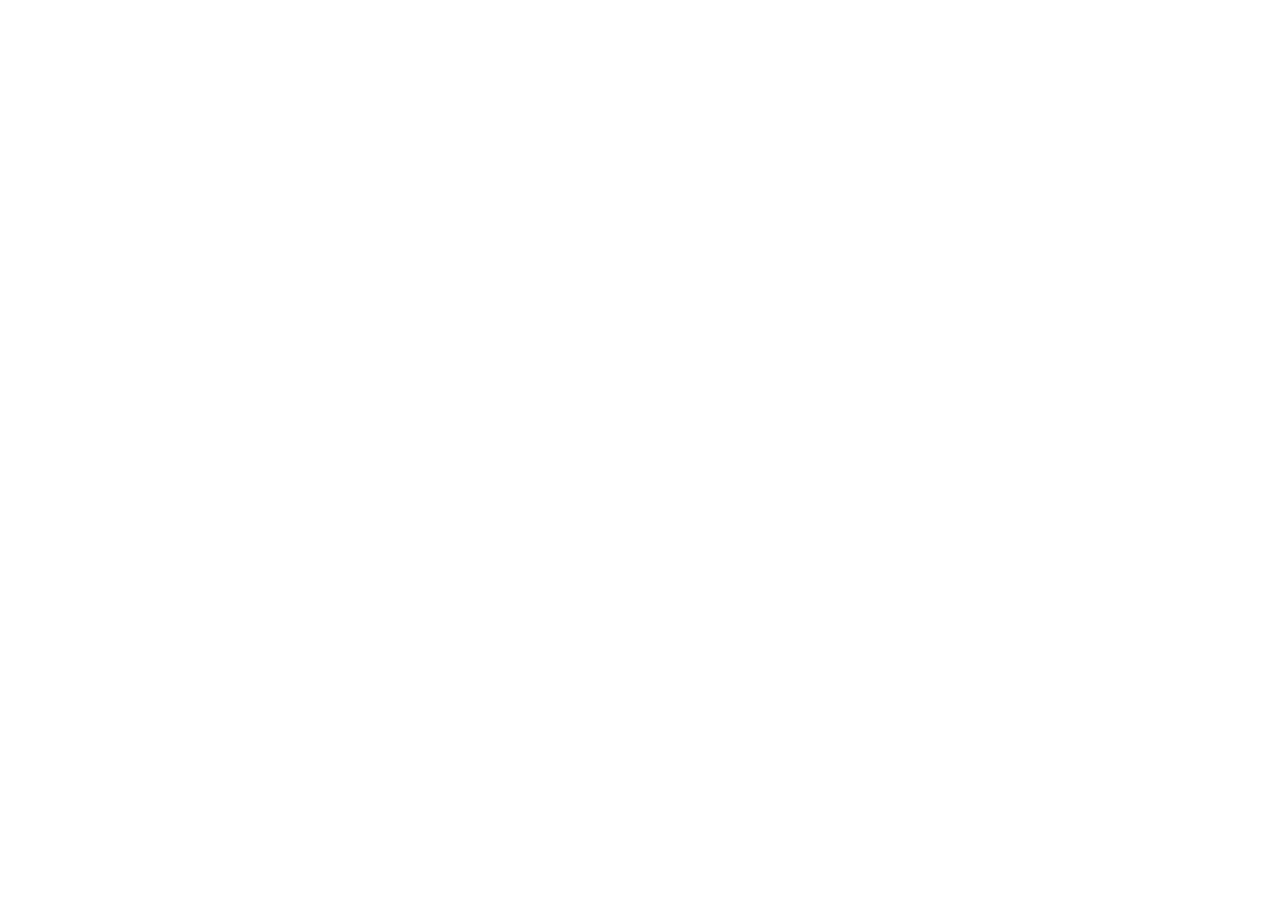
==== house-of-technology.html @ 00e9d366 "created a page for house of technology project" ====
<!DOCTYPE html>
<html lang="en">
<head>
  <meta charset="UTF-8" />
  <meta name="viewport" content="width=device-width, initial-scale=1.0" />
  <title>House of Technology. — Catherine Gaeun Choi</title>
  <link rel="icon" type="image/png" href="memoji3.png">
  <link rel="apple-touch-icon" href="memoji3.png">
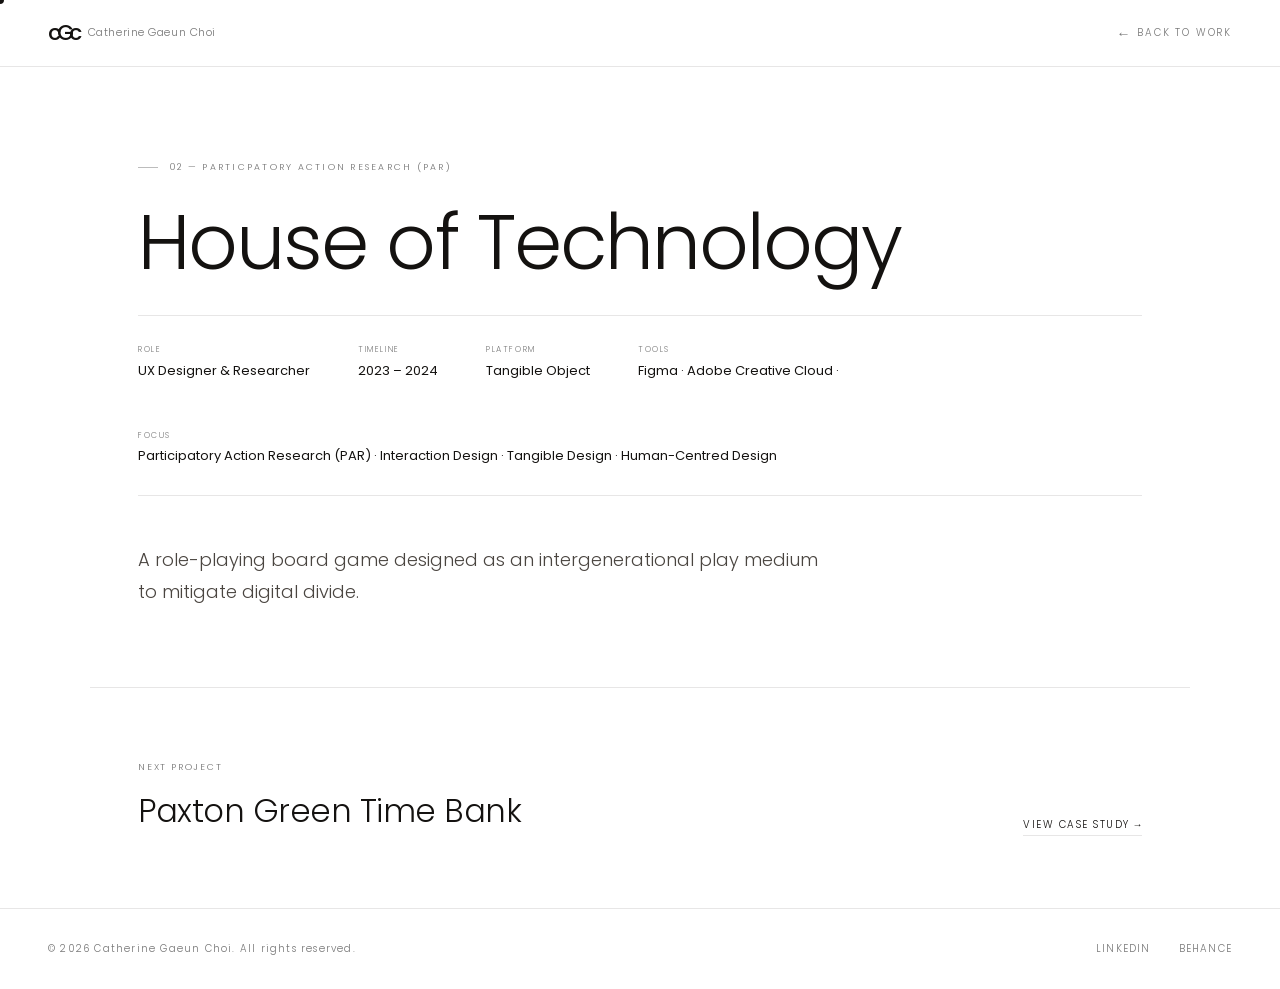
==== commit 84d0d0f4: "changes in house of technology page and main page" ====
--- a/house-of-technology.html
+++ b/house-of-technology.html
@@ -5,4 +5,315 @@
   <meta name="viewport" content="width=device-width, initial-scale=1.0" />
   <title>House of Technology. — Catherine Gaeun Choi</title>
   <link rel="icon" type="image/png" href="memoji3.png">
-  <link rel="apple-touch-icon" href="memoji3.png">+  <link rel="apple-touch-icon" href="memoji3.png">
+
+  <link rel="preconnect" href="https://fonts.googleapis.com" />
+  <link rel="preconnect" href="https://fonts.gstatic.com" crossorigin />
+  <link href="https://fonts.googleapis.com/css2?family=Poppins:wght@300;400;700&display=swap" rel="stylesheet">
+
+  <style>
+    *, *::before, *::after { box-sizing: border-box; margin: 0; padding: 0; }
+
+    :root {
+      --cream: #ffffff;
+      --ink: #141210;
+      --warm-mid: #787878;
+      --accent: #bcbcbc;
+      --border: rgba(20,18,16,0.1);
+      --font-display: 'Poppins', Helvetica, sans-serif;
+      --font-body: 'Poppins', sans-serif;
+      --font-mono: 'Poppins', monospace;
+    }
+
+    html { scroll-behavior: smooth; }
+
+    body {
+      background: var(--cream);
+      color: var(--ink);
+      font-family: var(--font-body);
+      font-weight: 300;
+      font-size: 15px;
+      line-height: 1.6;
+      overflow-x: hidden;
+      cursor: none;
+    }
+
+    /* ---- CURSOR ---- */
+    .cursor {
+      position: fixed;
+      width: 8px; height: 8px;
+      background: var(--ink);
+      border-radius: 50%;
+      pointer-events: none;
+      z-index: 9999;
+      transform: translate(-50%, -50%);
+      transition: transform 0.1s ease, width 0.3s ease, height 0.3s ease, background 0.3s ease;
+      mix-blend-mode: multiply;
+    }
+    .cursor.hover {
+      width: 40px; height: 40px;
+      background: var(--accent);
+      opacity: 0.6;
+    }
+
+    /* ---- NAV ---- */
+    nav {
+      position: fixed; top: 0; left: 0; right: 0;
+      z-index: 200;
+      display: flex; align-items: center; justify-content: space-between;
+      padding: 22px 48px;
+      background: white;
+      border-bottom: 1px solid var(--border);
+      transition: padding 0.3s ease;
+    }
+    .nav-logo {
+      display: flex; align-items: center; gap: 10px;
+      text-decoration: none; color: var(--ink);
+    }
+    .nav-logo .logo-mark {
+      font-family: var(--font-display);
+      font-size: 22px; font-weight: 500;
+      letter-spacing: -0.2em; line-height: 1;
+    }
+    .nav-logo .logo-name {
+      font-size: 11px; font-weight: 300;
+      letter-spacing: 0.05em; color: var(--warm-mid);
+    }
+    .nav-back {
+      font-family: var(--font-mono);
+      font-size: 10px; letter-spacing: 0.18em;
+      text-transform: uppercase;
+      color: var(--warm-mid);
+      text-decoration: none;
+      display: flex; align-items: center; gap: 8px;
+      transition: color 0.3s ease, gap 0.3s ease;
+    }
+    .nav-back:hover { color: var(--ink); gap: 12px; }
+    .nav-back .arrow { font-size: 14px; }
+
+    /* ---- CASE STUDY HERO ---- */
+    .cs-hero {
+      padding: 160px 48px 80px;
+      border-bottom: 1px solid var(--border);
+      max-width: 1100px;
+      margin: 0 auto;
+    }
+
+    .cs-label {
+      font-family: var(--font-mono);
+      font-size: 9px; letter-spacing: 0.25em;
+      text-transform: uppercase; color: var(--warm-mid);
+      display: flex; align-items: center; gap: 12px;
+      margin-bottom: 28px;
+      opacity: 0; animation: fadeUp 0.7s ease 0.1s forwards;
+    }
+    .cs-label::before {
+      content: ''; display: inline-block;
+      width: 20px; height: 1px; background: var(--accent);
+    }
+
+    .cs-title {
+      font-family: var(--font-display);
+      font-size: clamp(42px, 6vw, 78px);
+      font-weight: 300; line-height: 1.05;
+      letter-spacing: -0.025em;
+      margin-bottom: 32px;
+      opacity: 0; animation: fadeUp 0.8s ease 0.2s forwards;
+    }
+
+    .cs-meta {
+      display: flex; gap: 48px; flex-wrap: wrap;
+      padding: 28px 0;
+      border-top: 1px solid var(--border);
+      border-bottom: 1px solid var(--border);
+      margin-bottom: 48px;
+      opacity: 0; animation: fadeUp 0.8s ease 0.35s forwards;
+    }
+    .cs-meta-item { display: flex; flex-direction: column; gap: 4px; }
+    .cs-meta-label {
+      font-family: var(--font-mono);
+      font-size: 8px; letter-spacing: 0.2em;
+      text-transform: uppercase; color: var(--warm-mid);
+    }
+    .cs-meta-value { font-size: 13px; font-weight: 400; }
+
+    .cs-summary {
+      font-size: 18px; font-weight: 300;
+      line-height: 1.75; color: #4a4540;
+      max-width: 680px;
+      opacity: 0; animation: fadeUp 0.8s ease 0.45s forwards;
+    }
+
+    /* ---- NEXT PROJECT ---- */
+    .cs-next {
+      max-width: 1100px; margin: 0 auto;
+      padding: 72px 48px;
+      display: flex; justify-content: space-between;
+      align-items: center;
+    }
+    .cs-next-label {
+      font-family: var(--font-mono);
+      font-size: 9px; letter-spacing: 0.2em;
+      text-transform: uppercase; color: var(--warm-mid);
+      margin-bottom: 10px;
+    }
+    .cs-next-title {
+      font-family: var(--font-display);
+      font-size: clamp(22px, 2.5vw, 32px);
+      font-weight: 300; letter-spacing: -0.015em;
+    }
+    .cs-next-link {
+      font-family: var(--font-mono);
+      font-size: 10px; letter-spacing: 0.15em;
+      text-transform: uppercase; color: var(--ink);
+      text-decoration: none;
+      display: flex; align-items: center; gap: 10px;
+      border-bottom: 1px solid var(--border);
+      padding-bottom: 2px;
+      transition: gap 0.3s ease, border-color 0.3s ease;
+      white-space: nowrap; align-self: flex-end;
+    }
+    .cs-next-link:hover { gap: 16px; border-color: var(--accent); }
+
+    /* ---- FOOTER ---- */
+    footer {
+      padding: 32px 48px;
+      border-top: 1px solid var(--border);
+      display: flex; justify-content: space-between; align-items: center;
+    }
+    .footer-copy {
+      font-family: var(--font-mono);
+      font-size: 10px; letter-spacing: 0.12em; color: var(--warm-mid);
+    }
+    .footer-socials { display: flex; gap: 28px; }
+    .footer-socials a {
+      font-family: var(--font-mono);
+      font-size: 10px; letter-spacing: 0.12em;
+      text-transform: uppercase; color: var(--warm-mid);
+      text-decoration: none; transition: color 0.3s ease;
+    }
+    .footer-socials a:hover { color: var(--ink); }
+
+    /* ---- ANIMATIONS ---- */
+    @keyframes fadeUp {
+      from { opacity: 0; transform: translateY(20px); }
+      to   { opacity: 1; transform: translateY(0); }
+    }
+
+    /* ---- TABLET ---- */
+    @media (max-width: 900px) {
+      nav { padding: 18px 28px; }
+      .cs-hero { padding: 130px 28px 60px; }
+      .cs-next { flex-direction: column; align-items: flex-start; gap: 24px; padding: 52px 28px; }
+      footer { padding: 28px; flex-direction: column; gap: 16px; text-align: center; }
+      .cs-confidential { padding: 72px 28px; }
+    }
+
+    /* ---- MOBILE ---- */
+    @media (max-width: 600px) {
+      body { cursor: auto; }
+      .cursor { display: none; }
+      nav { padding: 16px 20px; }
+      .nav-logo .logo-name { display: none; }
+      .cs-hero { padding: 110px 20px 48px; }
+      .cs-meta { gap: 24px; }
+      .cs-summary { font-size: 16px; }
+      .cs-confidential { padding: 60px 20px; min-height: 300px; }
+      .cs-next { padding: 40px 20px; }
+      footer { padding: 24px 20px; }
+    }
+  </style>
+</head>
+<body>
+
+  <div class="cursor" id="cursor"></div>
+
+  <!-- NAV -->
+  <nav>
+    <a href="index.html" class="nav-logo">
+      <div class="logo-mark">cGc</div>
+      <div class="logo-name">Catherine Gaeun Choi</div>
+    </a>
+    <a href="index.html#projects" class="nav-back">
+      <span class="arrow">←</span> Back to work
+    </a>
+  </nav>
+
+  <!-- HERO -->
+  <div class="cs-hero">
+    <div class="cs-label">02 — Particpatory Action Research (PAR)</div>
+    <h1 class="cs-title">House of Technology</h1>
+    <div class="cs-meta">
+      <div class="cs-meta-item">
+        <span class="cs-meta-label">Role</span>
+        <span class="cs-meta-value">UX Designer & Researcher</span>
+      </div>
+      <div class="cs-meta-item">
+        <span class="cs-meta-label">Timeline</span>
+        <span class="cs-meta-value">2023 – 2024</span>
+      </div>
+      <div class="cs-meta-item">
+        <span class="cs-meta-label">Platform</span>
+        <span class="cs-meta-value">Tangible Object</span>
+      </div>
+      <div class="cs-meta-item">
+        <span class="cs-meta-label">Tools</span>
+        <span class="cs-meta-value">Figma · Adobe Creative Cloud ·</span>
+      </div>
+      <div class="cs-meta-item">
+        <span class="cs-meta-label">Focus</span>
+        <span class="cs-meta-value">Participatory Action Research (PAR) · Interaction Design · Tangible Design · Human-Centred Design </span>
+      </div>
+    </div>
+    <p class="cs-summary">
+      A role-playing board game designed as an intergenerational play medium to mitigate digital divide.
+    </p>
+  </div>
+
+  <!-- NEXT PROJECT -->
+  <div class="cs-next">
+    <div>
+      <p class="cs-next-label">Next project</p>
+      <h2 class="cs-next-title">Paxton Green Time Bank</h2>
+    </div>
+    <a href="paxton-green-time-bank.html" class="cs-next-link">
+      View case study →
+    </a>
+  </div>
+
+  <!-- FOOTER -->
+  <footer>
+    <div class="footer-copy">© 2026 Catherine Gaeun Choi. All rights reserved.</div>
+    <div class="footer-socials">
+      <a href="https://www.linkedin.com/in/gaeun-choi-cath0303">LinkedIn</a>
+      <a href="https://www.behance.net/gaeunchoi_cath">Behance</a>
+    </div>
+  </footer>
+
+  <script>
+    const cursor = document.getElementById('cursor');
+    const isMobileWidth = () => window.innerWidth <= 600;
+
+    document.addEventListener('mousemove', e => {
+      if (isMobileWidth()) return;
+      cursor.style.left = e.clientX + 'px';
+      cursor.style.top  = e.clientY + 'px';
+    });
+
+    document.querySelectorAll('a, button').forEach(el => {
+      el.addEventListener('mouseenter', () => { if (!isMobileWidth()) cursor.classList.add('hover'); });
+      el.addEventListener('mouseleave', () => cursor.classList.remove('hover'));
+    });
+
+    const nav = document.querySelector('nav');
+    window.addEventListener('scroll', () => {
+      const mobile = window.innerWidth <= 600;
+      const tablet = window.innerWidth <= 900;
+      const px = mobile ? '20px' : tablet ? '28px' : '48px';
+      const py = window.scrollY > 60 ? '12px' : mobile ? '16px' : tablet ? '18px' : '22px';
+      nav.style.padding = `${py} ${px}`;
+    });
+  </script>
+
+</body>
+</html>
